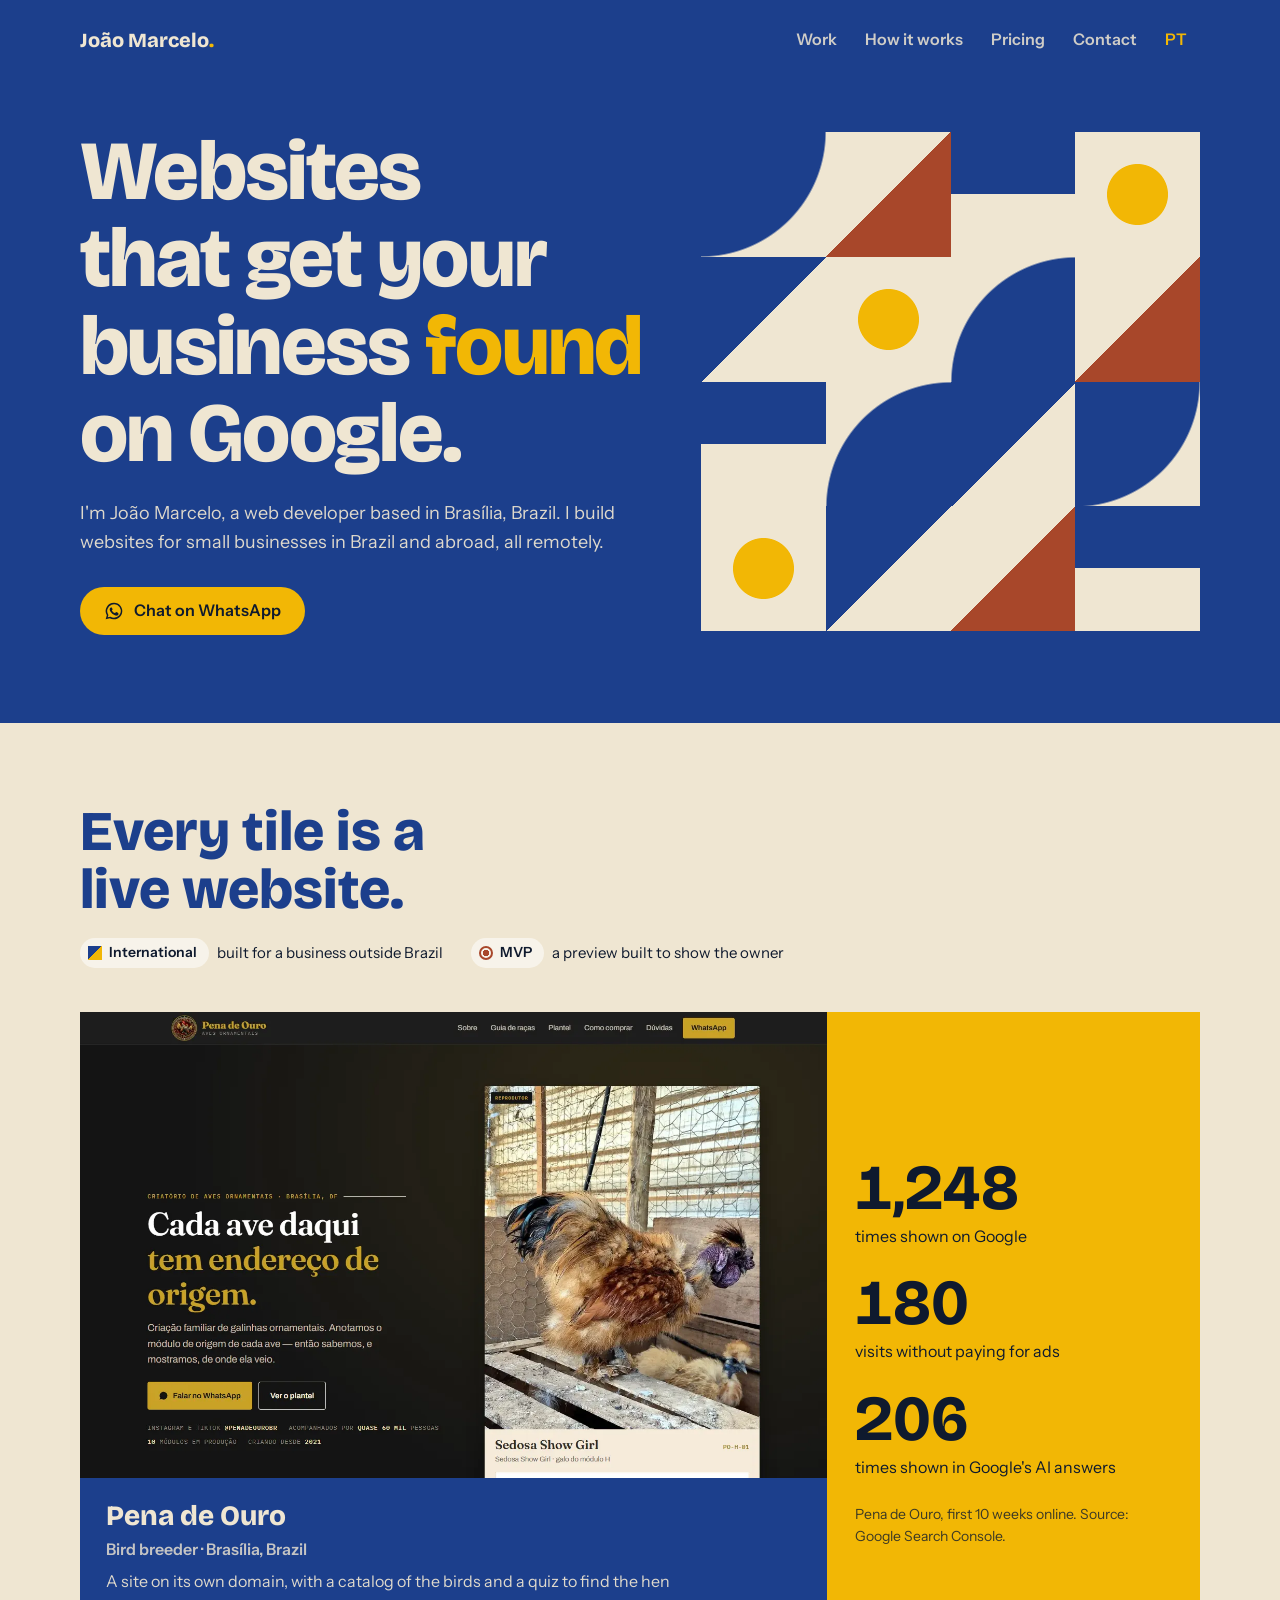
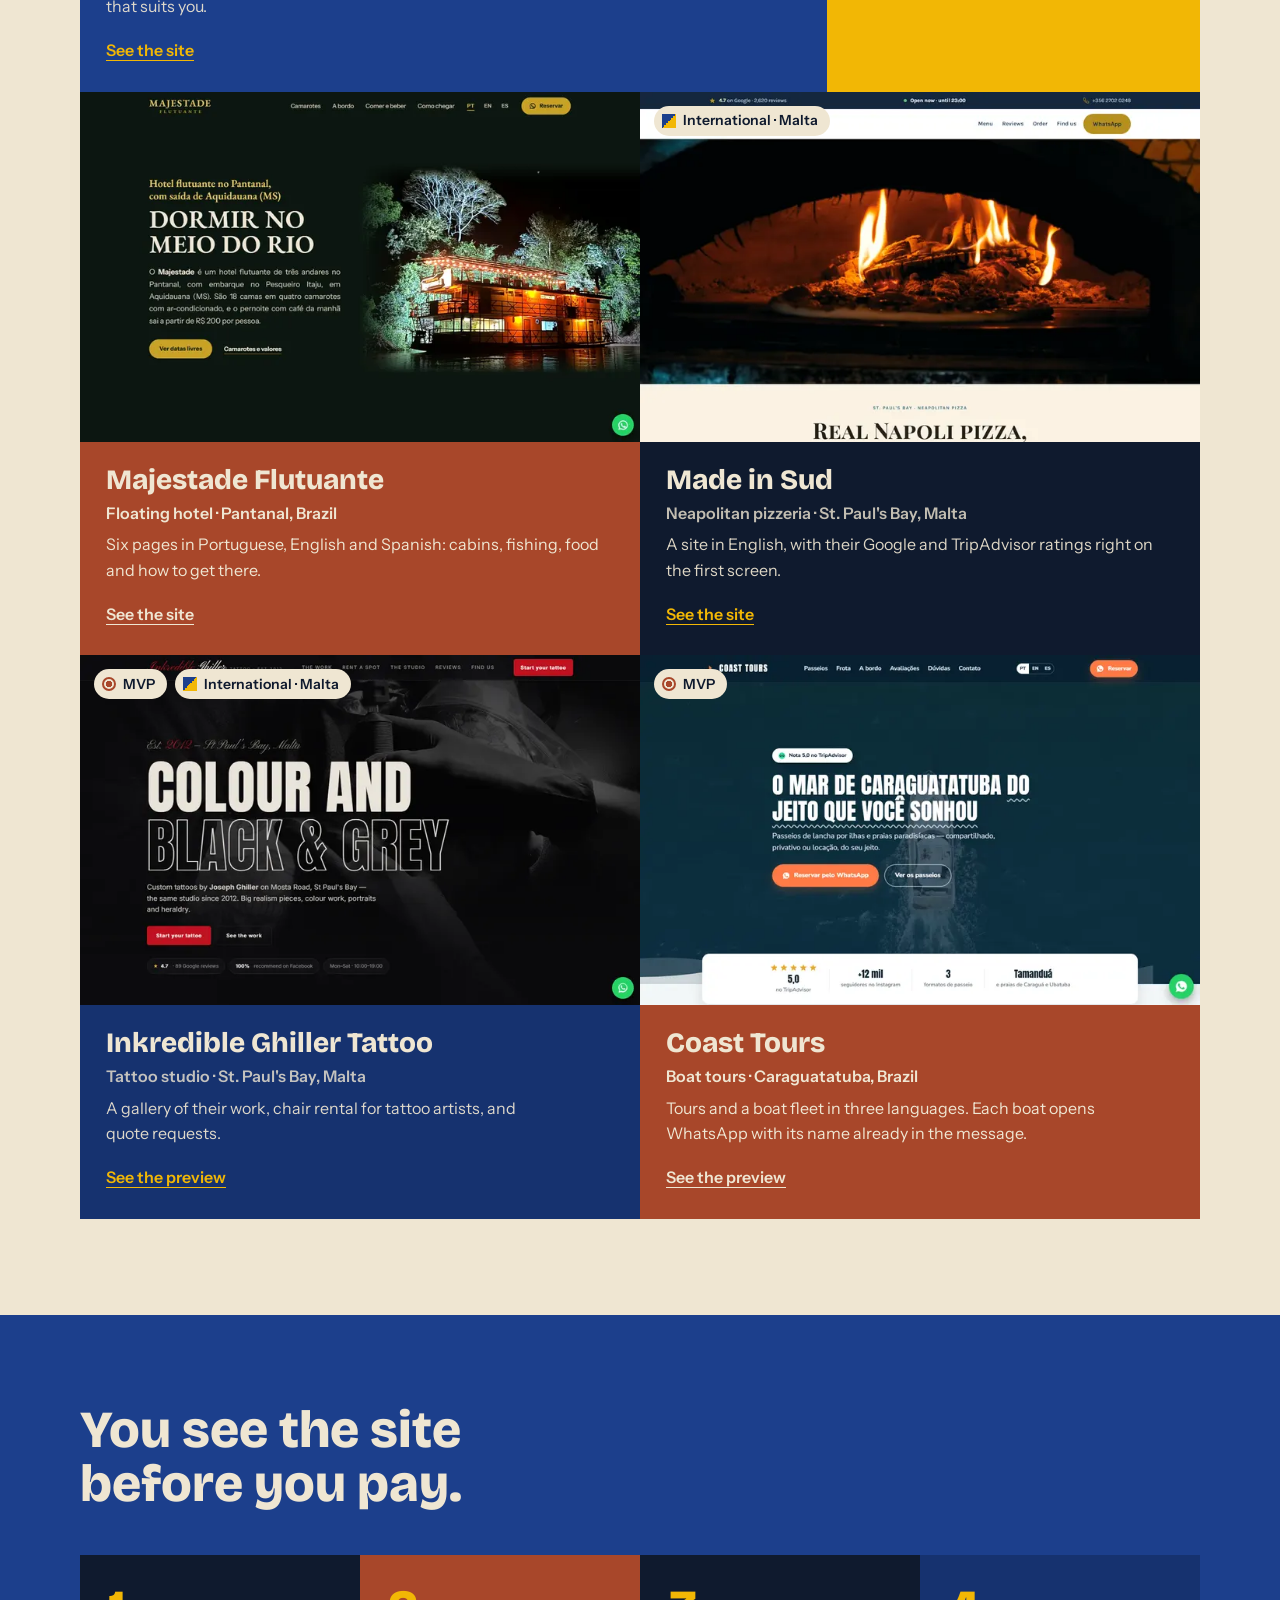
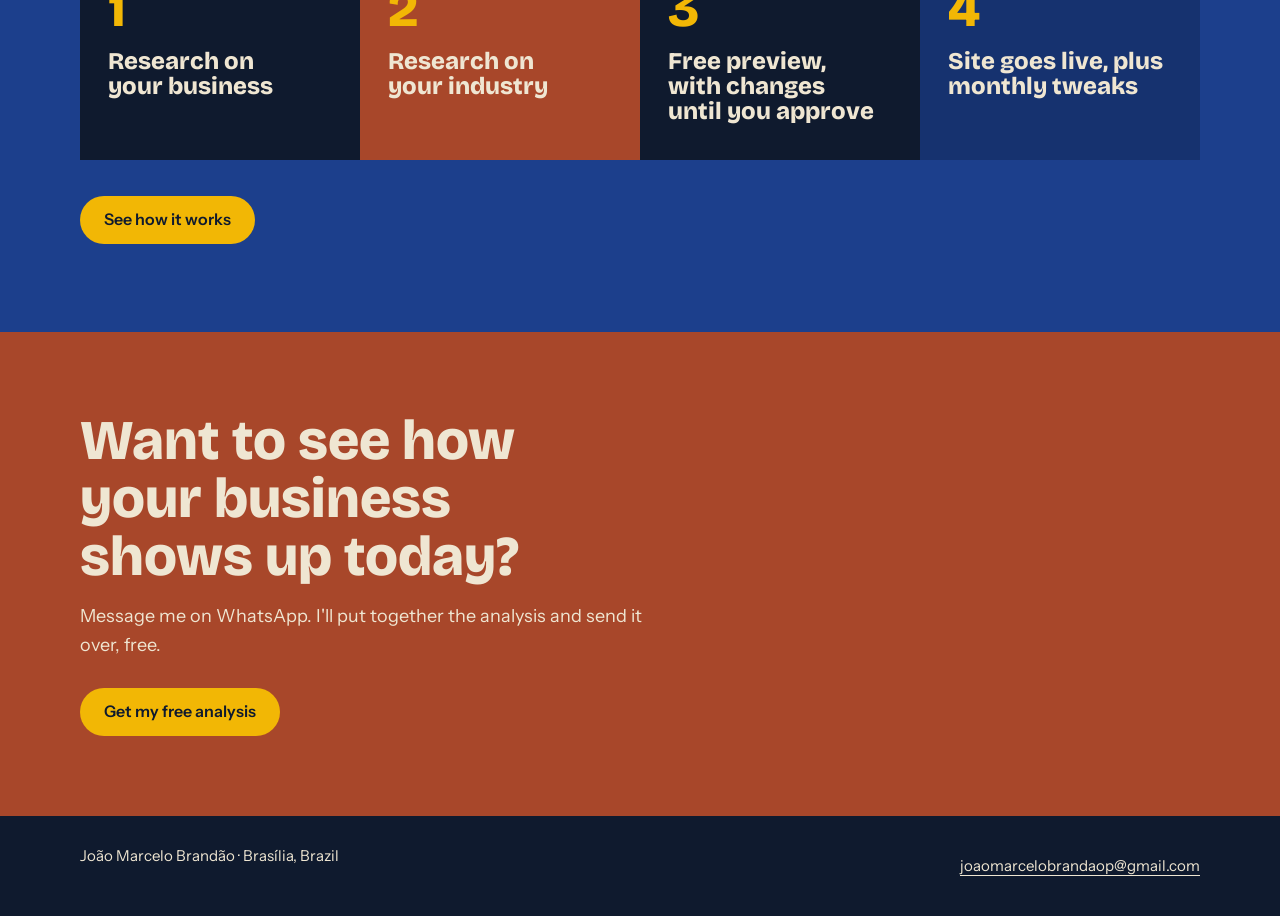
==== en/index.html @ 2b0d9956 "Portfólio Sites JM: início, como funciona e pacotes, em português e inglês Co-Authored-By: Claude Op" ====
<!doctype html>
<html lang="en">
<head>
<meta charset="utf-8">
<meta name="viewport" content="width=device-width,initial-scale=1">
<title>João Marcelo · Websites for small businesses</title>
<meta name="description" content="João Marcelo, web developer based in Brasília, Brazil. Websites for small businesses in Brazil and abroad, built to get found on Google.">
<link rel="icon" href="data:image/svg+xml,%3Csvg xmlns=%27http://www.w3.org/2000/svg%27 viewBox=%270 0 32 32%27%3E%3Crect width=%2732%27 height=%2732%27 fill=%27%23EFE6D2%27/%3E%3Cpath d=%27M0 0h32L0 32z%27 fill=%27%231C3F8C%27/%3E%3Ccircle cx=%2722%27 cy=%2722%27 r=%276%27 fill=%27%23F2B705%27/%3E%3C/svg%3E">
<meta property="og:title" content="João Marcelo · Websites for small businesses">
<meta property="og:description" content="João Marcelo, web developer based in Brasília, Brazil. Websites for small businesses in Brazil and abroad, built to get found on Google.">
<meta property="og:type" content="website">
<meta property="og:locale" content="en_US">
<meta name="theme-color" content="#1C3F8C">
<link rel="alternate" hreflang="pt-BR" href="../index.html">
<link rel="alternate" hreflang="en" href="index.html">
<link rel="alternate" hreflang="x-default" href="../index.html">
<link rel="preload" href="../fontes/bricolage-grotesque.woff2" as="font" type="font/woff2" crossorigin>
<link rel="stylesheet" href="../estilo.css">
</head>
<body>
<a class="pular" href="#conteudo">Skip to content</a>

<header class="wrap topo">
  <a class="marca" href="#">João Marcelo<span>.</span></a>
  <nav><a href="#projetos">Work</a><a href="how-it-works.html">How it works</a><a href="pricing.html">Pricing</a><a href="#contato">Contact</a><a class="lingua" href="../index.html" lang="pt-BR" hreflang="pt-BR">PT</a></nav>
</header>

<main id="conteudo">
<section class="wrap hero">
  <div>
    <h1>Websites that get your business <em>found</em> on Google.</h1>
    <p>I'm João Marcelo, a web developer based in Brasília, Brazil. I build websites for small businesses in Brazil and abroad, all remotely.</p>
    <a class="btn" data-wa="hero" href="#">
      <svg viewBox="0 0 24 24" fill="currentColor" aria-hidden="true"><path d="M12 2a10 10 0 0 0-8.6 15.1L2 22l5-1.3A10 10 0 1 0 12 2Zm0 18.2a8.2 8.2 0 0 1-4.2-1.2l-.3-.2-3 .8.8-2.9-.2-.3A8.2 8.2 0 1 1 12 20.2Zm4.5-6.1c-.2-.1-1.5-.7-1.7-.8-.2-.1-.4-.1-.6.1l-.8 1c-.1.2-.3.2-.5.1a6.7 6.7 0 0 1-3.3-2.9c-.3-.4.2-.4.7-1.3.1-.2 0-.3 0-.4l-.8-1.8c-.2-.5-.4-.4-.6-.4h-.5a1 1 0 0 0-.7.3 3 3 0 0 0-.9 2.2 5.2 5.2 0 0 0 1.1 2.7 11.8 11.8 0 0 0 4.5 4c1.7.7 2.3.8 3.2.6.5-.1 1.5-.6 1.7-1.2.2-.6.2-1.1.2-1.2-.1-.1-.3-.2-.5-.3Z"/></svg>
      Chat on WhatsApp</a>
  </div>
  <div class="painel" aria-hidden="true">
    <i class="az q1" style="--i:0"></i><i class="az t2" style="--i:1"></i><i class="az h1" style="--i:2"></i><i class="az c1" style="--i:3"></i>
    <i class="az t1" style="--i:4"></i><i class="az c1" style="--i:5"></i><i class="az q2" style="--i:6"></i><i class="az t2" style="--i:7"></i>
    <i class="az h1" style="--i:8"></i><i class="az q2" style="--i:9"></i><i class="az t1" style="--i:10"></i><i class="az q1" style="--i:11"></i>
    <i class="az c1" style="--i:12"></i><i class="az t1" style="--i:13"></i><i class="az t2" style="--i:14"></i><i class="az h1" style="--i:15"></i>
  </div>
</section>

<section class="projetos" id="projetos">
  <div class="wrap">
    <h2>Every tile is a live website.</h2>
    <div class="legenda">
      <span><b class="selo ext"><i></i>International</b> built for a business outside Brazil</span>
      <span><b class="selo mvp"><i></i>MVP</b> a preview built to show the owner</span>
    </div>

    <div class="grade">
      <a class="proj grande cor-azul" href="https://criatoriopenadeouro.com.br" target="_blank" rel="noopener">
        <div class="foto"><img src="../img/pena-de-ouro-1440.webp" srcset="../img/pena-de-ouro-720.webp 720w, ../img/pena-de-ouro-1440.webp 1440w" sizes="(max-width:860px) 100vw, 760px" width="1440" height="900" alt="First screen of the Pena de Ouro website, showing an ornamental hen"></div>
        <div class="info">
          <h3>Pena de Ouro</h3>
          <span class="onde">Bird breeder · Brasília, Brazil</span>
          <p>A site on its own domain, with a catalog of the birds and a quiz to find the hen that suits you.</p>
          <span class="ver">See the site<span class="sr"> (opens in a new tab)</span></span>
        </div>
      </a>
      <div class="numeros">
        <div><strong>1,248</strong><span>times shown on Google</span></div>
        <div><strong>180</strong><span>visits without paying for ads</span></div>
        <div><strong>206</strong><span>times shown in Google's AI answers</span></div>
        <small>Pena de Ouro, first 10 weeks online. Source: Google Search Console.</small>
      </div>

      <a class="proj cor-terra" href="https://majestade-flutuante.vercel.app" target="_blank" rel="noopener">
        <div class="foto"><img src="../img/majestade-1440.webp" srcset="../img/majestade-720.webp 720w, ../img/majestade-1440.webp 1440w" sizes="(max-width:860px) 100vw, 570px" width="1440" height="900" loading="lazy" alt="First screen of the Majestade website, a floating hotel lit up at night on the river"></div>
        <div class="info">
          <h3>Majestade Flutuante</h3>
          <span class="onde">Floating hotel · Pantanal, Brazil</span>
          <p>Six pages in Portuguese, English and Spanish: cabins, fishing, food and how to get there.</p>
          <span class="ver">See the site<span class="sr"> (opens in a new tab)</span></span>
        </div>
      </a>

      <a class="proj cor-noite" href="https://made-in-sud.vercel.app" target="_blank" rel="noopener">
        <div class="foto"><img src="../img/made-in-sud-1440.webp" srcset="../img/made-in-sud-720.webp 720w, ../img/made-in-sud-1440.webp 1440w" sizes="(max-width:860px) 100vw, 570px" width="1440" height="900" loading="lazy" alt="First screen of the Made in Sud website, with the wood-fired oven burning">
          <div class="marcas"><b class="selo ext"><i></i>International · Malta</b></div></div>
        <div class="info">
          <h3>Made in Sud</h3>
          <span class="onde">Neapolitan pizzeria · St. Paul's Bay, Malta</span>
          <p>A site in English, with their Google and TripAdvisor ratings right on the first screen.</p>
          <span class="ver">See the site<span class="sr"> (opens in a new tab)</span></span>
        </div>
      </a>

      <a class="proj cor-azulesc" href="https://inkredibel-ghiller-tattoo-malta.vercel.app" target="_blank" rel="noopener">
        <div class="foto"><img src="../img/ghiller-1440.webp" srcset="../img/ghiller-720.webp 720w, ../img/ghiller-1440.webp 1440w" sizes="(max-width:860px) 100vw, 570px" width="1440" height="900" loading="lazy" alt="First screen of the Inkredible Ghiller Tattoo website, in black and white">
          <div class="marcas"><b class="selo mvp"><i></i>MVP</b><b class="selo ext"><i></i>International · Malta</b></div></div>
        <div class="info">
          <h3>Inkredible Ghiller Tattoo</h3>
          <span class="onde">Tattoo studio · St. Paul's Bay, Malta</span>
          <p>A gallery of their work, chair rental for tattoo artists, and quote requests.</p>
          <span class="ver">See the preview<span class="sr"> (opens in a new tab)</span></span>
        </div>
      </a>

      <a class="proj cor-terra" href="https://coast-tours.vercel.app" target="_blank" rel="noopener">
        <div class="foto"><img src="../img/coast-tours-1440.webp" srcset="../img/coast-tours-720.webp 720w, ../img/coast-tours-1440.webp 1440w" sizes="(max-width:860px) 100vw, 570px" width="1440" height="900" loading="lazy" alt="First screen of the Coast Tours website, with the sea at Caraguatatuba">
          <div class="marcas"><b class="selo mvp"><i></i>MVP</b></div></div>
        <div class="info">
          <h3>Coast Tours</h3>
          <span class="onde">Boat tours · Caraguatatuba, Brazil</span>
          <p>Tours and a boat fleet in three languages. Each boat opens WhatsApp with its name already in the message.</p>
          <span class="ver">See the preview<span class="sr"> (opens in a new tab)</span></span>
        </div>
      </a>
    </div>
  </div>
</section>

<section class="como" id="como">
  <div class="wrap">
    <h2>You see the site before you pay.</h2>
    <ol class="passos passos-4">
      <li><h3>Research on your business</h3></li>
      <li><h3>Research on your industry</h3></li>
      <li><h3>Free preview, with changes until you approve</h3></li>
      <li><h3>Site goes live, plus monthly tweaks</h3></li>
    </ol>
    <a class="btn" href="how-it-works.html">See how it works</a>
  </div>
</section>

<section class="contato" id="contato">
  <div class="wrap">
    <h2>Want to see how your business shows up today?</h2>
    <p>Message me on WhatsApp. I'll put together the analysis and send it over, free.</p>
    <a class="btn" data-wa="contato" href="#">Get my free analysis</a>
  </div>
</section>
</main>

<footer class="rodape">
  <div class="wrap">
    <span>João Marcelo Brandão · Brasília, Brazil</span>
    <a href="mailto:joaomarcelobrandaop@gmail.com">joaomarcelobrandaop@gmail.com</a>
  </div>
</footer>

<script>
/* ===== CONFIG: dados que você pode editar ===== */
const CONFIG = {
  whatsapp: "5561999986693",
  mensagens: {
    hero: "Hi João! I saw your portfolio and I'd like to talk about a website.",
    contato: "Hi João! I'd like the free analysis of how my business shows up on Google. My business is:"
  }
};

/* ===== INTEGRACOES: tudo desligado. Ligar só com banner de consentimento (regra 8). ===== */
const INTEGRACOES = {
  ga4: { ligado: false, id: "" },
  pixel: { ligado: false, id: "" }
};

document.querySelectorAll("[data-wa]").forEach(a => {
  const msg = CONFIG.mensagens[a.dataset.wa] || "";
  a.href = "https://wa.me/" + CONFIG.whatsapp + "?text=" + encodeURIComponent(msg);
  a.target = "_blank"; a.rel = "noopener";
});
</script>
</body>
</html>
---- estilo.css ----
/* fontes guardadas junto com o site (regra 8: nada de IP do visitante indo ao Google) */
@font-face{font-family:"Bricolage Grotesque";font-style:normal;font-weight:500 800;font-display:swap;
  src:url(fontes/bricolage-grotesque.woff2) format("woff2")}
@font-face{font-family:"Instrument Sans";font-style:normal;font-weight:400 600;font-display:swap;
  src:url(fontes/instrument-sans.woff2) format("woff2")}
:root{
  --azul:#1C3F8C; --azul-esc:#16326F; --ipe:#F2B705; --terra:#A8472A;
  --papel:#EFE6D2; --noite:#0F1A2E; --ipe-claro:#FFC933;
  --ease-out:cubic-bezier(0.23,1,0.32,1);
}
*{box-sizing:border-box;margin:0;padding:0}
html{scroll-behavior:smooth}
body{font:16px/1.6 "Instrument Sans",system-ui,sans-serif;color:var(--papel);background:var(--azul);overflow-x:hidden}
img{display:block;max-width:100%;height:auto}
a{color:inherit}
h1,h2,h3{font-family:"Bricolage Grotesque",sans-serif;font-weight:800;line-height:1.04;text-wrap:balance}
.wrap{max-width:1160px;margin:0 auto;padding:0 20px}
:focus-visible{outline:3px solid var(--ipe);outline-offset:3px}

.btn{display:inline-flex;align-items:center;gap:10px;min-height:48px;padding:0 24px;border-radius:999px;
  background:var(--ipe);color:var(--noite);font-weight:600;text-decoration:none;transition:transform .16s var(--ease-out)}
.btn:active{transform:scale(.97)}
.btn svg{width:20px;height:20px}

/* ---------- topo ---------- */
.topo{display:flex;justify-content:space-between;align-items:center;padding-block:18px}
.marca{display:inline-flex;align-items:center;min-height:44px;font-family:"Bricolage Grotesque";font-weight:800;font-size:20px;text-decoration:none}
.marca span{color:var(--ipe)}
.topo nav{display:flex;gap:4px}
.topo nav a{display:inline-flex;align-items:center;min-height:44px;padding:0 12px;text-decoration:none;font-weight:600;opacity:.85}
.topo nav a:hover{opacity:1}

/* ---------- hero ---------- */
.hero{display:grid;grid-template-columns:1.15fr 1fr;gap:48px;align-items:center;padding-block:48px 88px}
.hero h1{font-size:clamp(40px,6.6vw,84px);letter-spacing:-.02em}
.hero h1 em{font-style:normal;color:var(--ipe)}
.hero p{max-width:46ch;margin:22px 0 30px;font-size:18px;opacity:.92}

/* painel de azulejos: assinatura da página */
.painel{display:grid;grid-template-columns:repeat(4,1fr);aspect-ratio:1}
.az{background:var(--papel);position:relative;overflow:hidden}
.az::before{content:"";position:absolute;inset:0}
.q1::before{background:radial-gradient(circle at 0 0,var(--azul) 70%,transparent 71%)}
.q2::before{background:radial-gradient(circle at 100% 100%,var(--azul) 70%,transparent 71%)}
.t1::before{background:linear-gradient(135deg,var(--azul) 50%,transparent 50%)}
.t2::before{background:linear-gradient(-45deg,var(--terra) 50%,transparent 50%)}
.h1::before{background:linear-gradient(var(--azul) 50%,transparent 50%)}
.c1::before{background:radial-gradient(circle,var(--ipe) 34%,transparent 35%)}
@media (prefers-reduced-motion:no-preference){
  .painel .az{animation:assenta .5s var(--ease-out) both;animation-delay:calc(var(--i) * 45ms)}
  @keyframes assenta{from{opacity:0;transform:scale(.94)}}
}

/* ---------- projetos ---------- */
.projetos{background:var(--papel);color:var(--noite);padding:80px 0 96px}
.projetos h2{font-size:clamp(34px,4.6vw,56px);color:var(--azul);max-width:16ch}
.legenda{display:flex;flex-wrap:wrap;gap:12px 28px;margin-top:18px;font-size:15px}
.legenda span{display:inline-flex;align-items:center;gap:8px}

.grade{display:grid;grid-template-columns:repeat(6,1fr);margin-top:44px}
.proj{grid-column:span 3;display:flex;flex-direction:column;text-decoration:none;color:var(--papel)}
.proj.grande{grid-column:span 4}
.proj .foto{position:relative;overflow:hidden;aspect-ratio:16/10;background:var(--noite)}
.proj .foto img{width:100%;height:100%;object-fit:cover;object-position:top;transition:transform .5s var(--ease-out)}
@media (hover:hover) and (pointer:fine){ .proj:hover .foto img{transform:scale(1.03)} }
.proj .info{flex:1;padding:24px 26px 28px;display:flex;flex-direction:column;gap:6px}
.proj h3{font-size:28px}
.proj .onde{font-weight:600;opacity:.8}
.proj p{opacity:.92;max-width:52ch}
.proj .ver{margin-top:auto;padding-top:12px;font-weight:600;color:var(--ipe);text-decoration:underline;text-underline-offset:4px}
.cor-azul .info{background:var(--azul)}
.cor-terra .info{background:var(--terra)}
.cor-noite .info{background:var(--noite)}
.cor-azulesc .info{background:var(--azul-esc)}

.marcas{display:flex;flex-wrap:wrap;gap:8px;position:absolute;top:14px;left:14px}
.selo{display:inline-flex;align-items:center;gap:7px;min-height:30px;padding:0 12px 0 8px;border-radius:999px;font-size:14px;font-weight:600;background:var(--papel);color:var(--noite)}
.selo i{width:14px;height:14px;flex:none}
.selo.ext i{background:linear-gradient(135deg,var(--azul) 50%,var(--ipe) 50%)}
.selo.mvp i{background:radial-gradient(circle,var(--terra) 45%,transparent 46%);border:2px solid var(--terra);border-radius:50%}
.legenda .selo{background:#fff8}

/* números do Pena de Ouro */
.numeros{grid-column:span 2;background:var(--ipe);color:var(--noite);padding:32px 28px;display:flex;flex-direction:column;justify-content:center;gap:22px}
.numeros strong{display:block;font-family:"Bricolage Grotesque";font-size:clamp(44px,5vw,64px);line-height:1;font-variant-numeric:tabular-nums}
.numeros span{display:block;margin-top:4px}
.numeros small{font-size:14px;opacity:.8}

/* ---------- como trabalho ---------- */
.como{background:var(--azul);padding:88px 0}
.como h2{font-size:clamp(32px,4.4vw,52px);max-width:18ch}
.passos{list-style:none;display:grid;grid-template-columns:repeat(3,1fr);gap:0;margin-top:44px;counter-reset:p}
.passos li{padding:28px;counter-increment:p;background:var(--azul-esc)}
.passos li:nth-child(2){background:var(--terra)}
.passos li:nth-child(3){background:var(--noite)}
.passos li::before{content:counter(p);display:block;font-family:"Bricolage Grotesque";font-weight:800;font-size:52px;line-height:1;color:var(--ipe);margin-bottom:14px}
.passos h3{font-size:24px;margin-bottom:8px}
.passos-4{grid-template-columns:repeat(4,1fr);margin-bottom:36px}
.passos-4 li:nth-child(4){background:var(--azul-esc)}
.passos-4 li:nth-child(1){background:var(--noite)}

/* ---------- página: como funciona ---------- */
.ativo{opacity:1!important;text-decoration:underline!important;text-underline-offset:6px}
.abre{padding-block:40px 72px}
.abre h1{font-size:clamp(40px,6.4vw,80px);letter-spacing:-.02em;max-width:14ch}
.abre p{max-width:52ch;margin-top:20px;font-size:18px;opacity:.92}
.etapa{padding:80px 0;color:var(--papel)}
.etapa .wrap{display:grid;grid-template-columns:160px 1fr;gap:40px}
.etapa .n{font-family:"Bricolage Grotesque";font-weight:800;font-size:120px;line-height:.85;color:var(--ipe)}
.etapa h2{font-size:clamp(30px,4vw,48px);max-width:20ch;margin-bottom:18px}
.etapa p{max-width:60ch;font-size:18px;margin-bottom:14px}
.etapa ul{list-style:none;display:grid;grid-template-columns:repeat(2,1fr);gap:2px;margin:26px 0 8px;max-width:760px}
.etapa li{padding:16px 18px;background:#0002}
.etapa .recebe{margin-top:22px;font-weight:600;color:var(--ipe)}
.e1{background:var(--noite)} .e2{background:var(--azul-esc)} .e3{background:var(--terra)} .e4{background:var(--azul)}
.e2 .exemplo{margin-top:26px;padding:24px;background:var(--papel);color:var(--noite);max-width:760px}
.e2 .exemplo h3{font-size:22px;margin-bottom:8px;color:var(--azul)}
.e2 .exemplo p{font-size:16px}
.e2 .exemplo ul{margin-top:14px}
.e2 .exemplo li{background:#1C3F8C14}

/* ---------- contato ---------- */
.contato{background:var(--terra);padding:80px 0}
.contato h2{font-size:clamp(32px,4.6vw,56px);max-width:16ch;margin-bottom:16px}
.contato p{max-width:48ch;margin-bottom:28px;font-size:18px}
.rodape{background:var(--noite);padding:28px 0;font-size:15px}
.rodape .wrap{display:flex;flex-wrap:wrap;justify-content:space-between;gap:12px}
.rodape a{display:inline-flex;align-items:center;min-height:44px}

@media (max-width:860px){
  .hero{grid-template-columns:1fr;padding-block:24px 64px;gap:36px}
  .painel{max-width:340px}
  .grade{grid-template-columns:1fr}
  .proj,.proj.grande,.numeros{grid-column:auto}
  .passos,.passos-4{grid-template-columns:1fr}
  .etapa{padding:56px 0}
  .etapa .wrap{grid-template-columns:1fr;gap:12px}
  .etapa .n{font-size:72px}
  .etapa ul{grid-template-columns:1fr}
  .topo{flex-wrap:wrap;padding-block:10px 4px}
  .topo nav{width:100%;flex-wrap:wrap;justify-content:space-between}
  .topo nav a{padding:0 6px;font-size:15px;white-space:nowrap}
  .topo nav a:first-child{padding-left:0}
  .topo nav a:last-child{padding-right:0}
}

/* ---------- página: pacotes ---------- */
.pacotes{background:var(--papel);color:var(--noite);padding:72px 0}
.planos{display:grid;grid-template-columns:repeat(4,1fr)}
.plano{padding:30px 26px;display:flex;flex-direction:column;gap:10px;color:var(--papel)}
.plano h2{font-size:30px}
.plano .preco strong{font-family:"Bricolage Grotesque";font-size:40px;font-weight:800;color:var(--ipe);font-variant-numeric:tabular-nums}
.plano .mensal{font-weight:600}
.plano .pra{opacity:.85;font-size:15px}
.plano .btn{margin-top:auto;align-self:flex-start}
.p1{background:var(--azul)} .p2{background:var(--terra)} .p3{background:var(--noite)} .p4{background:var(--azul-esc)}
.pacotes .nota{max-width:70ch;margin-top:24px;font-size:15px}
.todos{background:var(--azul);padding:80px 0}
.todos h2,.compara h2{font-size:clamp(30px,4.2vw,50px);max-width:20ch}
.lead{max-width:62ch;font-size:18px;margin-top:16px}
.lista{list-style:none;display:grid;grid-template-columns:repeat(2,1fr);gap:2px;margin-top:32px;max-width:900px}
.lista li{padding:16px 18px;background:var(--azul-esc)}
.compara{background:var(--noite);padding:80px 0}
.lados{display:grid;grid-template-columns:1fr 1fr;margin-top:36px}
.lado{padding:30px 28px;display:flex;flex-direction:column;gap:12px}
.l1{background:var(--azul-esc)} .l2{background:var(--terra)}
.lado h3{font-size:28px;color:var(--ipe)}
.lado .ex{font-size:15px;opacity:.85}
.lado .bom{font-weight:600;margin-top:auto}
.compara .fim{margin-top:32px}
@media (max-width:1000px){ .planos{grid-template-columns:1fr 1fr} }
@media (max-width:860px){ .planos,.lista,.lados{grid-template-columns:1fr} }

/* contraste sobre terra: amarelo só em letra grande; texto pequeno em creme cheio */
.cor-terra .ver,.e3 .recebe{color:var(--papel)}
.cor-terra .onde,.cor-terra p,.p2 .pra,.l2 .ex{opacity:1}

/* ---------- acabamento ---------- */
::selection{background:var(--ipe);color:var(--noite)}
p,li{text-wrap:pretty}
.pular{position:absolute;left:16px;top:-60px;z-index:10;padding:12px 18px;background:var(--ipe);color:var(--noite);font-weight:600;border-radius:999px;text-decoration:none}
.pular:focus{top:12px}
.sr{position:absolute;width:1px;height:1px;overflow:hidden;clip:rect(0 0 0 0);white-space:nowrap}
.rodape a{text-underline-offset:4px}
@media (hover:hover) and (pointer:fine){
  .btn{transition:transform .16s var(--ease-out),background-color .16s ease}
  .btn:hover{background:var(--ipe-claro)}
  .proj:hover .ver{text-decoration-thickness:2px}
}
.topo nav .lingua{opacity:1;color:var(--ipe);letter-spacing:.04em}
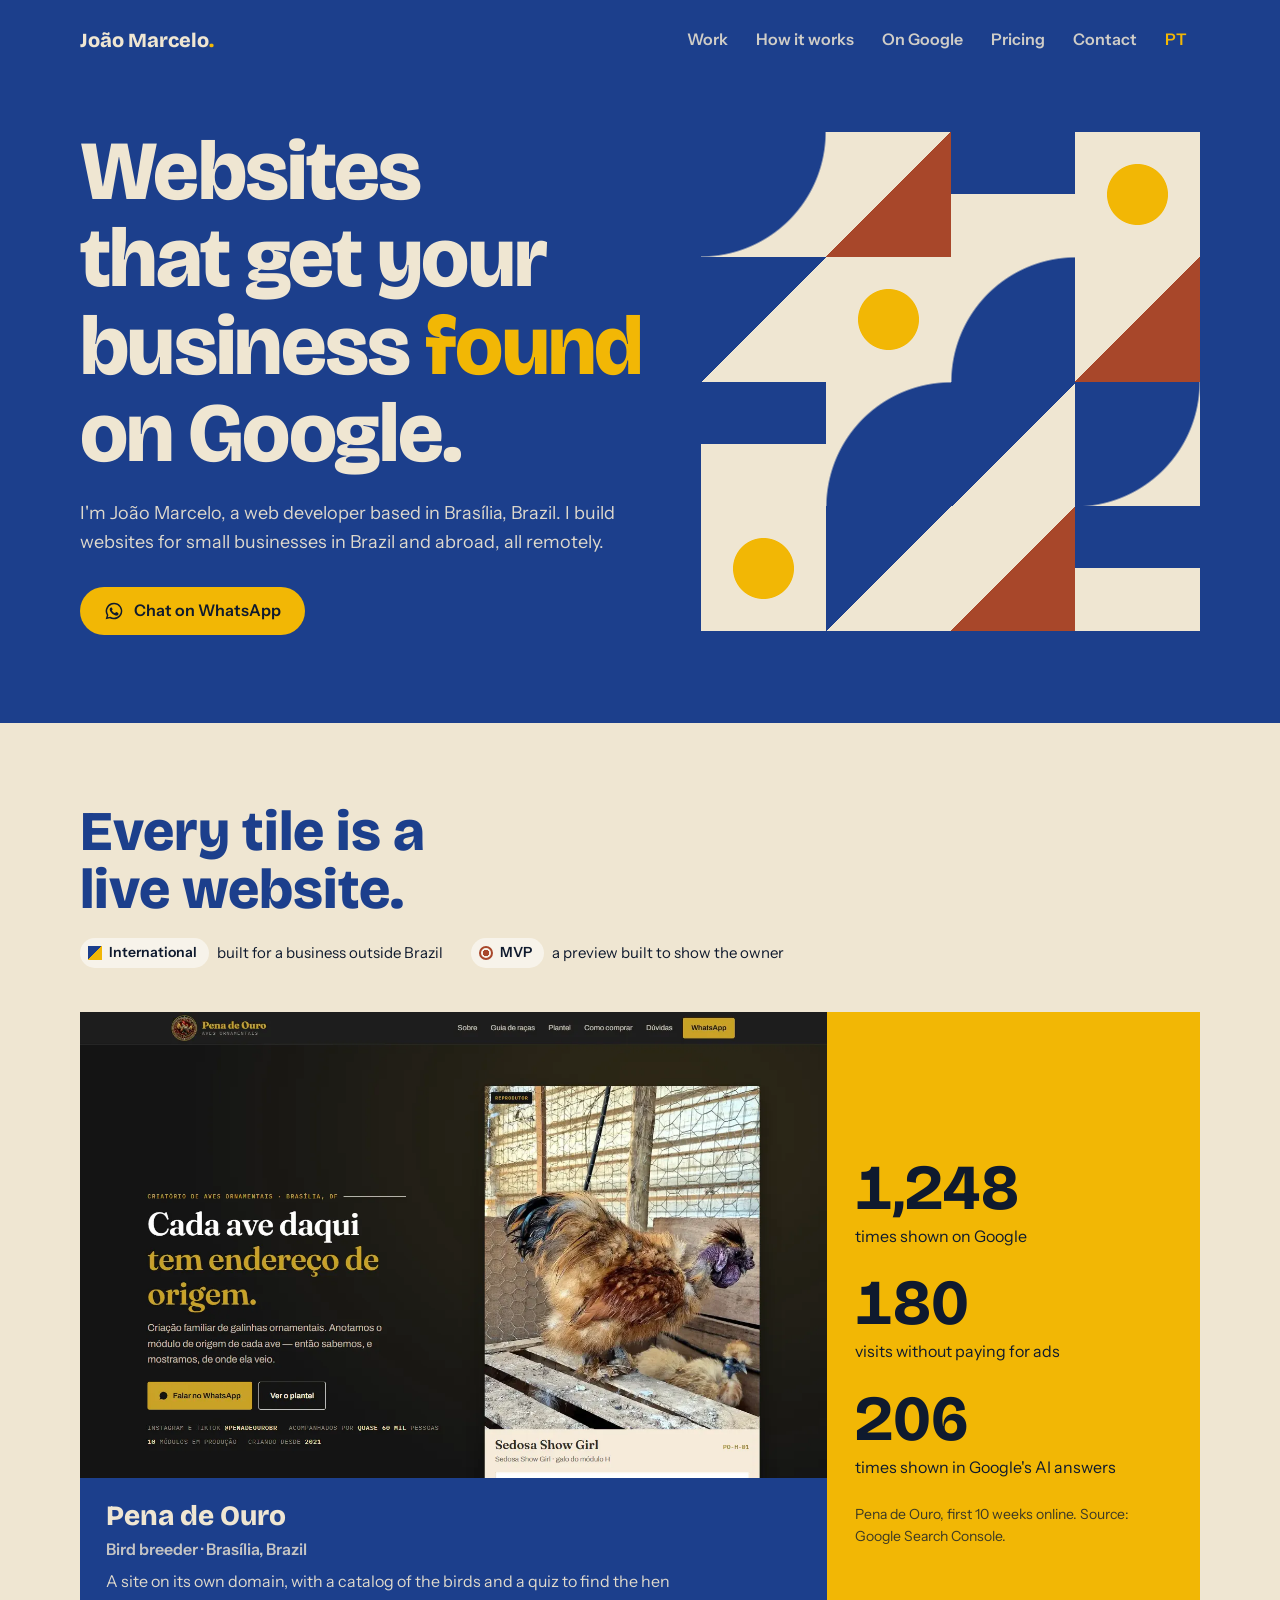
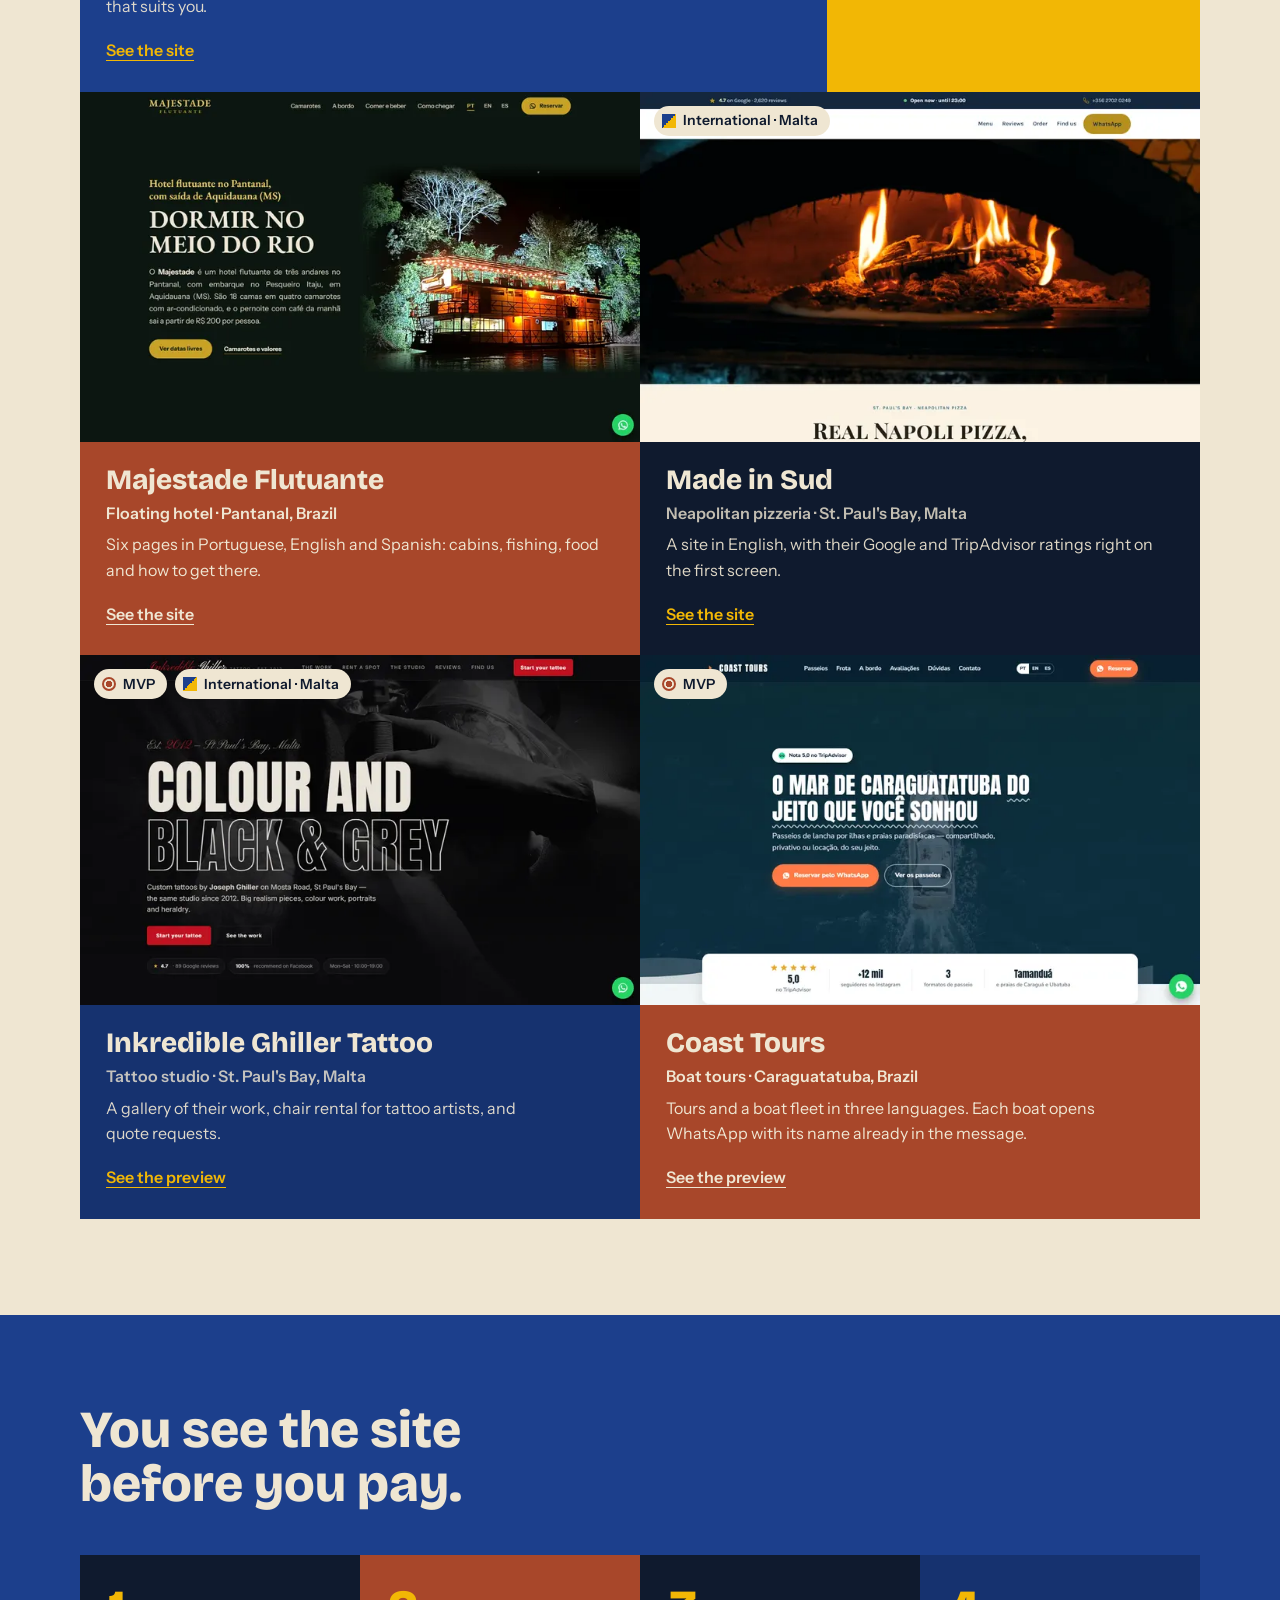
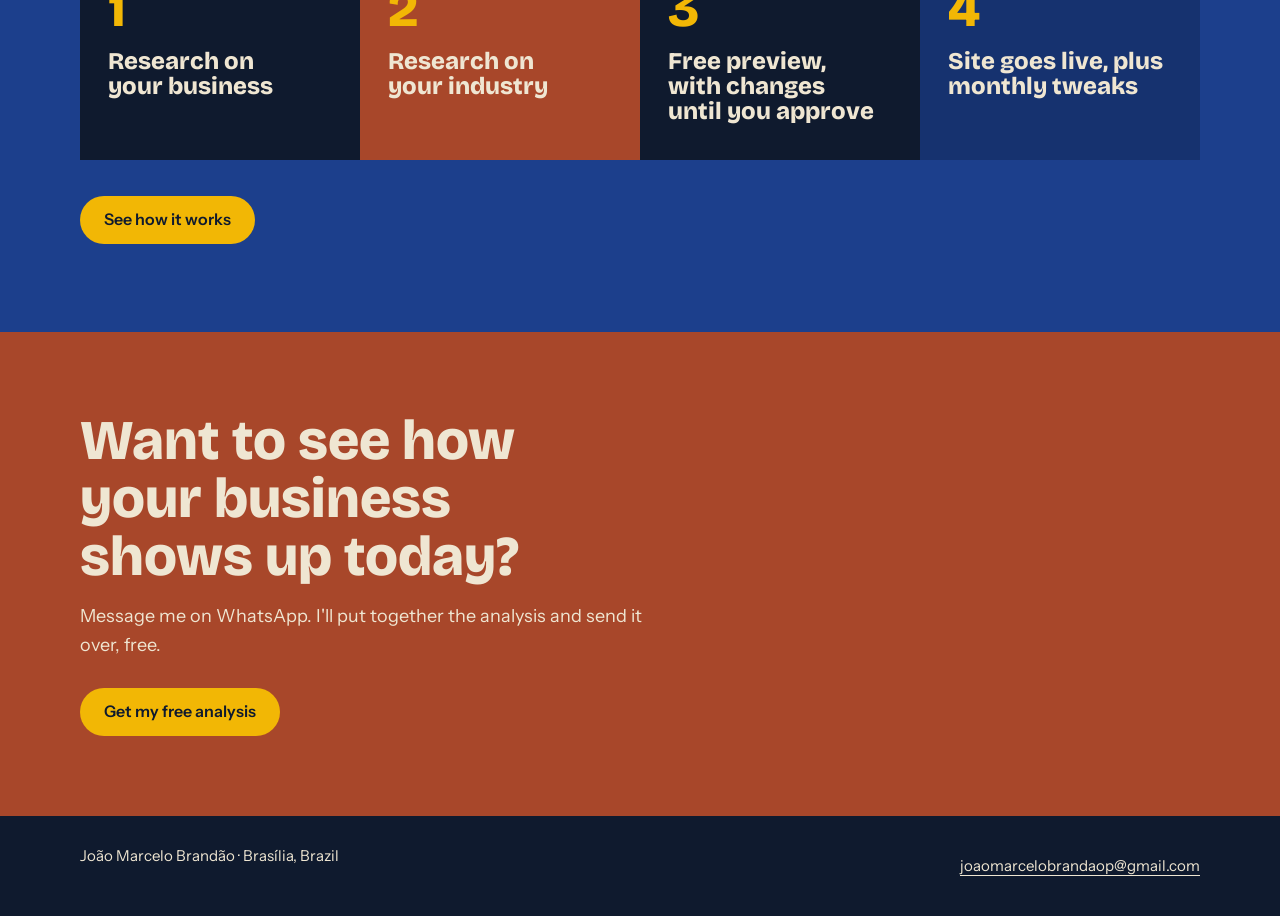
==== commit d183b1ab: "Página nova: como aparecer no Google (PT e EN), com link no menu Co-Authored-By: Claude Opus 5.5 <no" ====
--- a/en/index.html
+++ b/en/index.html
@@ -22,7 +22,7 @@
 
 <header class="wrap topo">
   <a class="marca" href="#">João Marcelo<span>.</span></a>
-  <nav><a href="#projetos">Work</a><a href="how-it-works.html">How it works</a><a href="pricing.html">Pricing</a><a href="#contato">Contact</a><a class="lingua" href="../index.html" lang="pt-BR" hreflang="pt-BR">PT</a></nav>
+  <nav><a href="#projetos">Work</a><a href="how-it-works.html">How it works</a><a href="google.html">On Google</a><a href="pricing.html">Pricing</a><a href="#contato">Contact</a><a class="lingua" href="../index.html" lang="pt-BR" hreflang="pt-BR">PT</a></nav>
 </header>
 
 <main id="conteudo">
--- a/estilo.css
+++ b/estilo.css
@@ -188,3 +188,41 @@
   .proj:hover .ver{text-decoration-thickness:2px}
 }
 .topo nav .lingua{opacity:1;color:var(--ipe);letter-spacing:.04em}
+
+/* ---------- página: no Google ---------- */
+.exemplo-feira{background:var(--papel);color:var(--noite);padding:80px 0}
+.exemplo-feira h2{font-size:clamp(30px,4.2vw,50px);color:var(--azul);max-width:20ch}
+.buscas{width:100%;max-width:640px;margin-top:32px;border-collapse:collapse;font-variant-numeric:tabular-nums}
+.buscas th,.buscas td{padding:14px 16px;text-align:left}
+.buscas th{font-size:15px;background:var(--azul);color:var(--papel)}
+.buscas td:last-child,.buscas th:last-child{text-align:right;white-space:nowrap}
+.buscas tbody tr:nth-child(odd){background:#1C3F8C14}
+.sub{font-size:clamp(24px,3vw,32px);color:var(--azul);margin-top:56px}
+.barras{list-style:none;display:grid;gap:2px;margin-top:24px;max-width:900px}
+.barras li{display:grid;grid-template-columns:200px 1fr 72px;grid-template-areas:"rot barra num" ". obs obs";align-items:center;gap:4px 16px;padding:16px 18px;background:var(--azul);color:var(--papel)}
+.barras li:nth-child(2){background:var(--azul-esc)}
+.barras li:nth-child(3){background:var(--terra)}
+.barras li:nth-child(4){background:var(--noite)}
+.barras .rot{grid-area:rot;font-weight:600}
+.barras .barra{grid-area:barra;height:14px;background:#EFE6D233;position:relative}
+.barras .barra::after{content:"";position:absolute;inset:0 auto 0 0;width:calc(var(--v) * 1%);min-width:4px;background:var(--ipe);transform-origin:left}
+.barras .num{grid-area:num;text-align:right;font-family:"Bricolage Grotesque";font-weight:800;font-size:24px;font-variant-numeric:tabular-nums}
+.barras .obs{grid-area:obs;font-size:15px}
+@media (prefers-reduced-motion:no-preference){
+  .js .barras.vista .barra::after{animation:cresce .7s var(--ease-out) both;animation-delay:calc(var(--v) * 4ms)}
+  @keyframes cresce{from{transform:scaleX(0)}}
+}
+.nota-ex{max-width:62ch;margin-top:24px;font-size:16px}
+.e4 .real{margin-top:28px;padding:26px;background:var(--ipe);color:var(--noite);max-width:760px}
+.e4 .real-t{font-family:"Bricolage Grotesque";font-weight:800;font-size:22px;margin-bottom:6px}
+.e4 .real p{font-size:16px}
+.real-n{display:grid;grid-template-columns:repeat(3,1fr);gap:16px;margin:18px 0 12px}
+.real-n strong{display:block;font-family:"Bricolage Grotesque";font-size:clamp(34px,4vw,48px);line-height:1;font-variant-numeric:tabular-nums}
+.real-n span{display:block;margin-top:4px;font-size:15px}
+.e4 .real small{font-size:14px}
+.e3 li strong,.e1 li strong{color:var(--ipe)}
+.e3 li strong{color:var(--papel);text-decoration:underline;text-underline-offset:3px}
+@media (max-width:860px){
+  .barras li{grid-template-columns:1fr auto;grid-template-areas:"rot num" "barra barra" "obs obs"}
+  .real-n{grid-template-columns:1fr}
+}
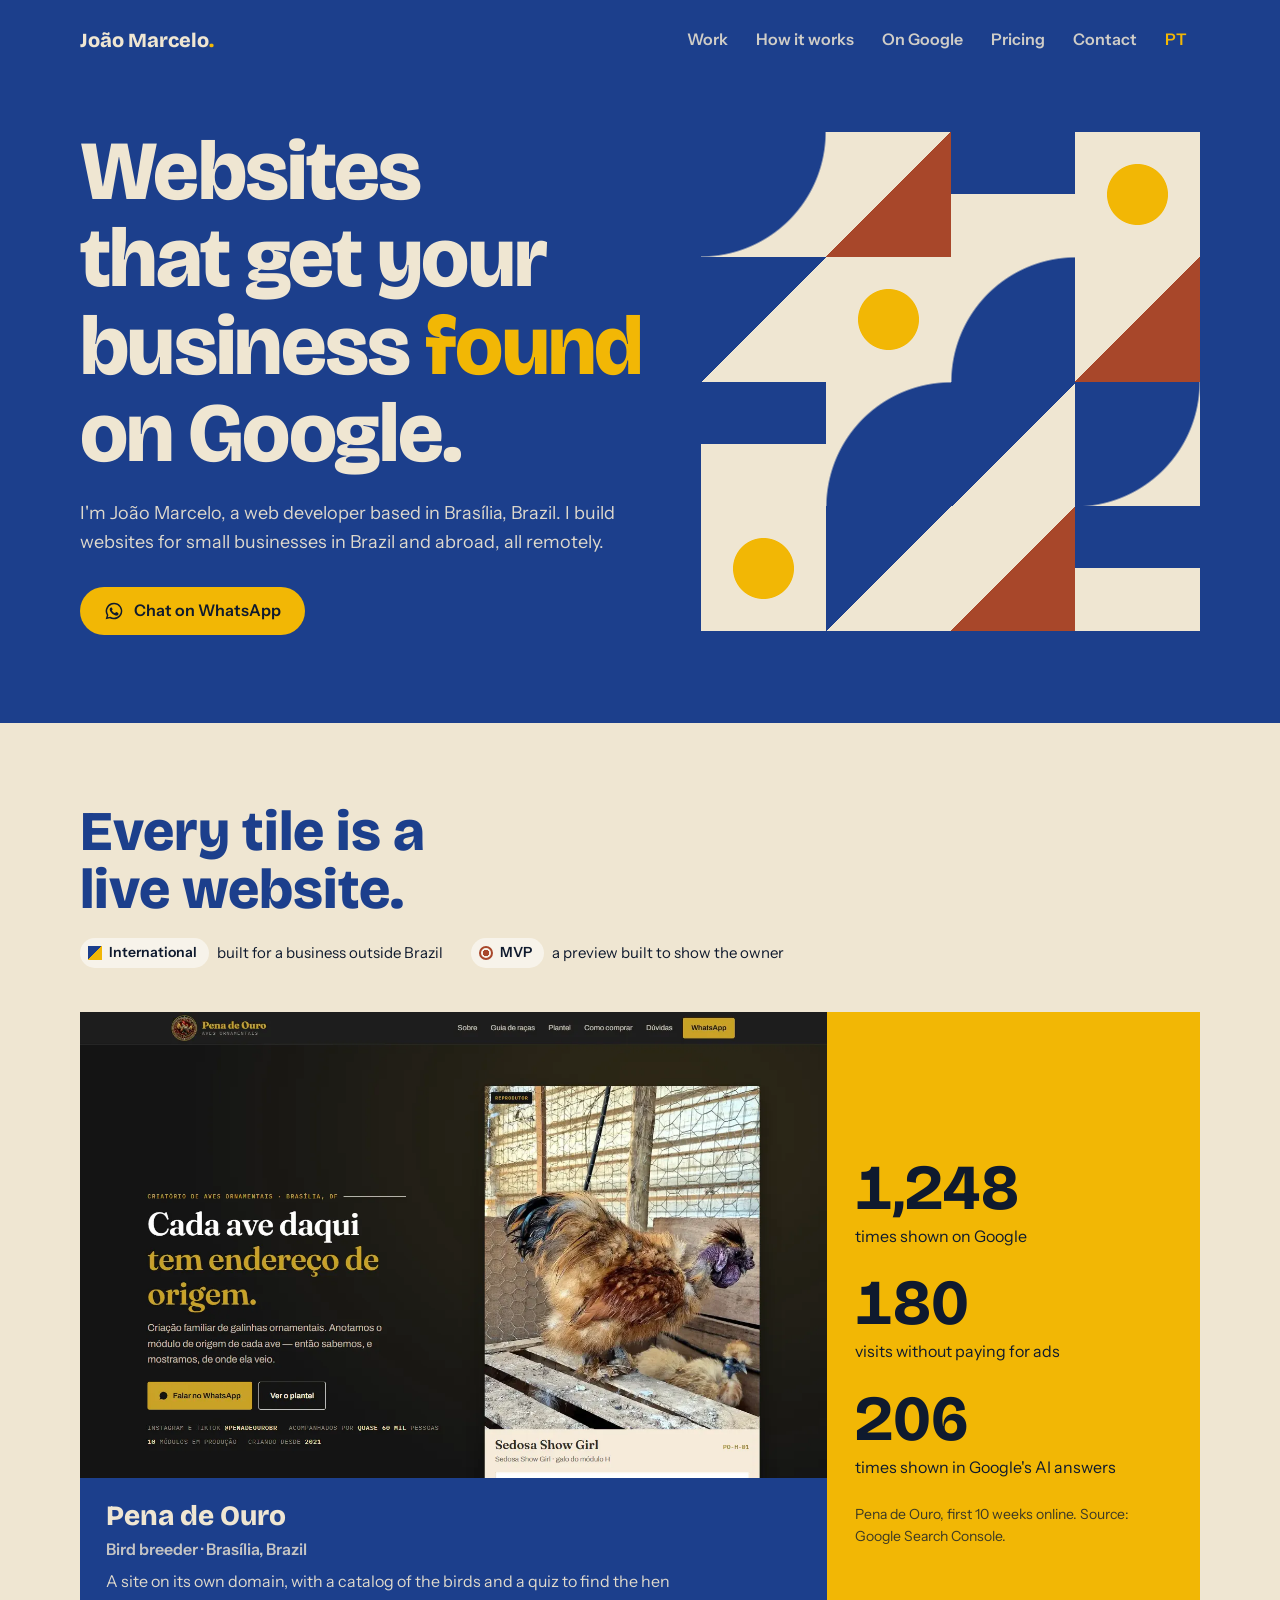
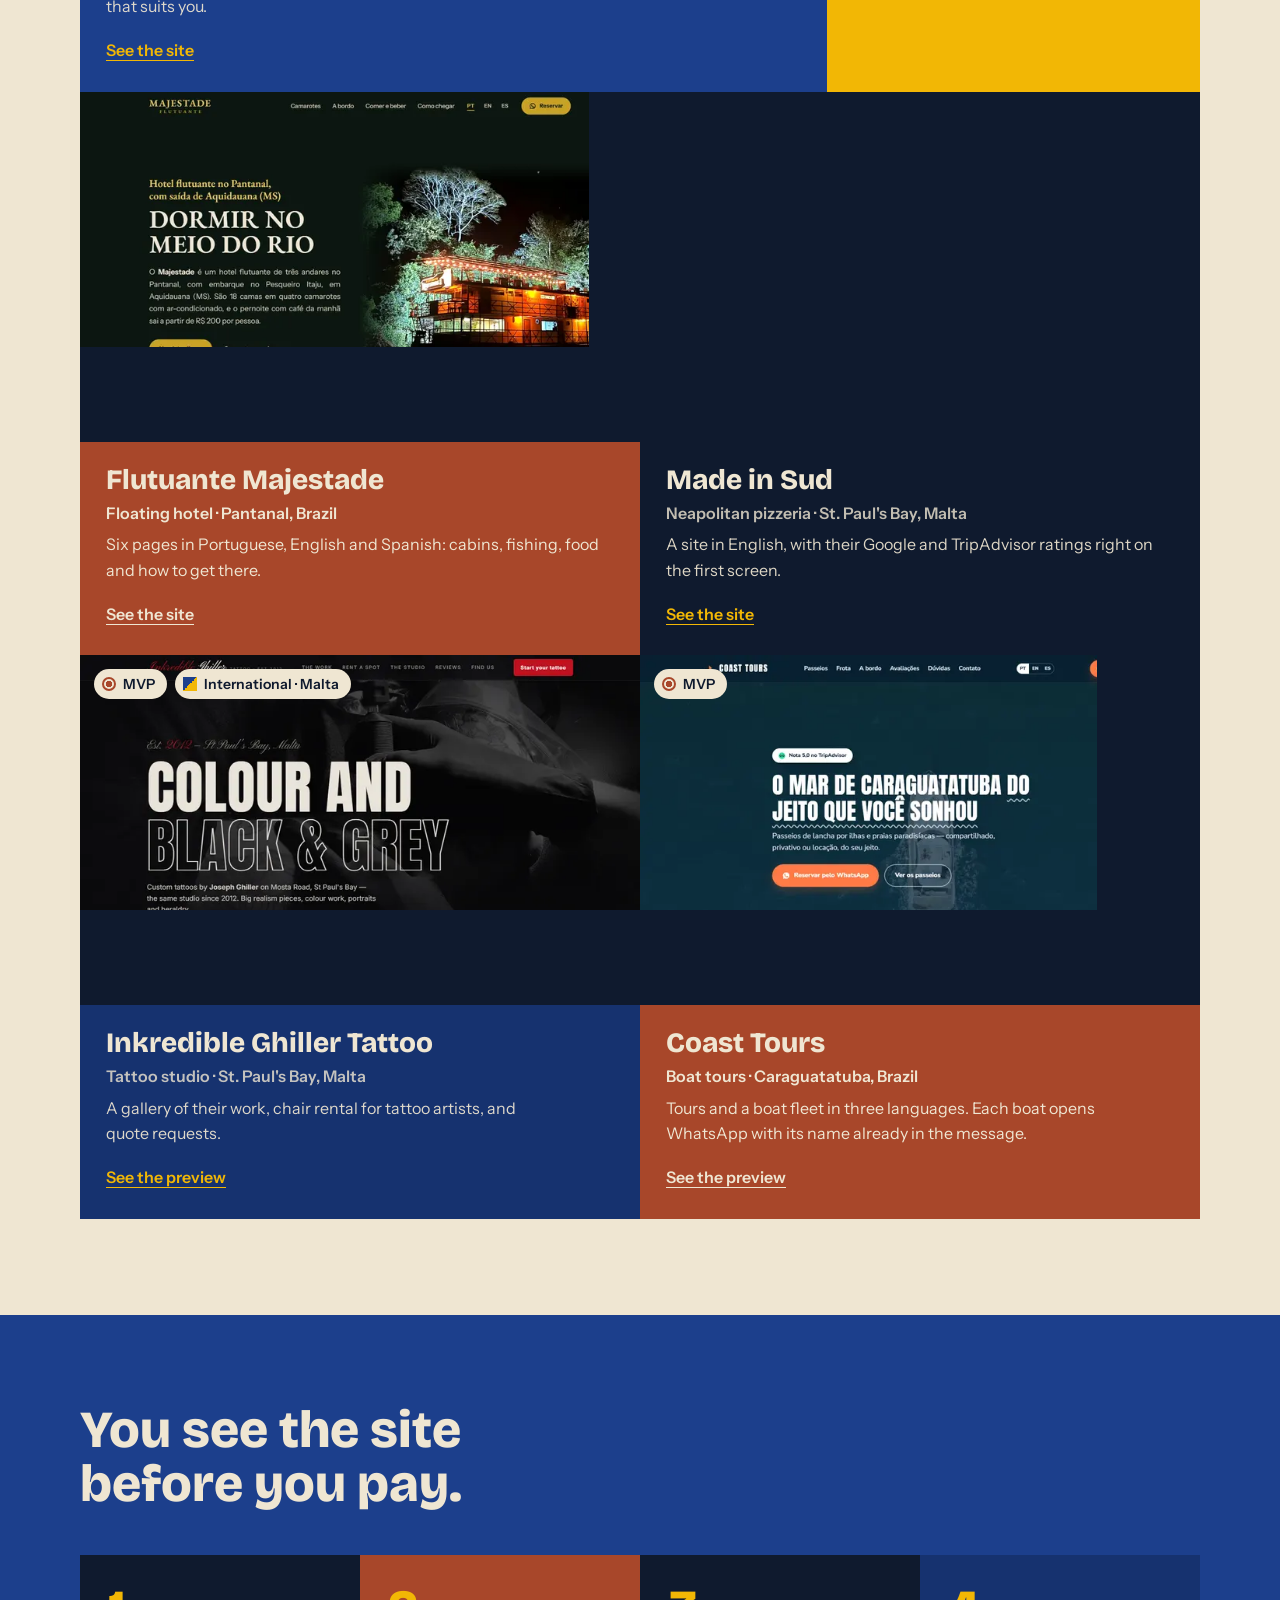
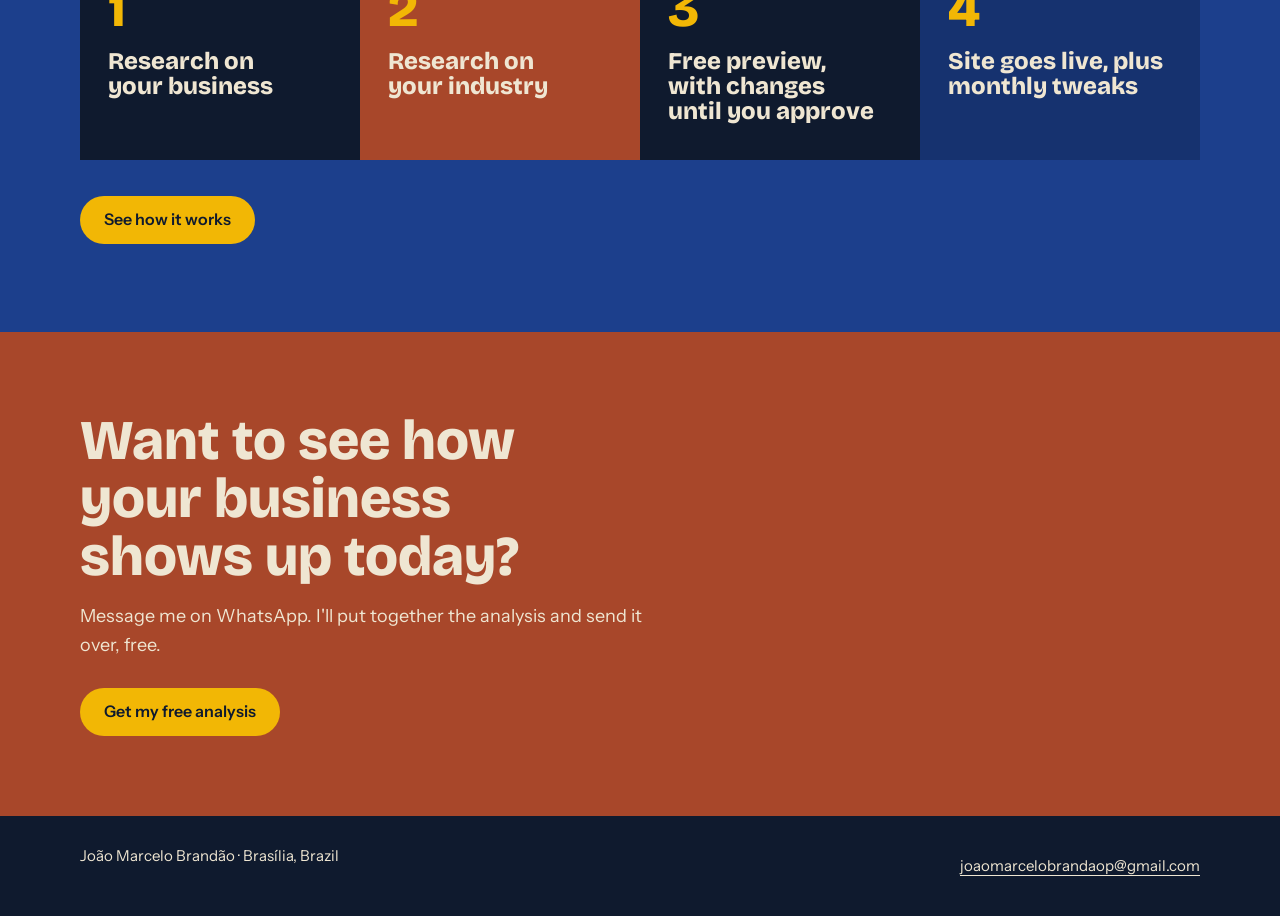
==== commit bfbeb1c6: "Portfolio: Flutuante Majestade no endereco novo (Cloudflare Pages), nome novo e sete paginas Co-Auth" ====
--- a/en/index.html
+++ b/en/index.html
@@ -10,11 +10,43 @@
 <meta property="og:description" content="João Marcelo, web developer based in Brasília, Brazil. Websites for small businesses in Brazil and abroad, built to get found on Google.">
 <meta property="og:type" content="website">
 <meta property="og:locale" content="en_US">
+<meta property="og:url" content="https://sitesjm.vercel.app/en/index.html">
+<meta property="og:image" content="https://sitesjm.vercel.app/img/og-sitesjm.png">
 <meta name="theme-color" content="#1C3F8C">
+<link rel="canonical" href="https://sitesjm.vercel.app/en/index.html">
 <link rel="alternate" hreflang="pt-BR" href="../index.html">
 <link rel="alternate" hreflang="en" href="index.html">
 <link rel="alternate" hreflang="x-default" href="../index.html">
 <link rel="preload" href="../fontes/bricolage-grotesque.woff2" as="font" type="font/woff2" crossorigin>
+<script type="application/ld+json">
+{
+ "@context": "https://schema.org",
+ "@type": "ProfessionalService",
+ "name": "João Marcelo · Websites for small businesses",
+ "url": "https://sitesjm.vercel.app/en/index.html",
+ "founder": {
+  "@type": "Person",
+  "name": "João Marcelo Brandão"
+ },
+ "description": "Websites for small businesses, built to show up on Google and in AI answers. Fully remote.",
+ "telephone": "+55 61 99998-6693",
+ "email": "joaomarcelobrandaop@gmail.com",
+ "address": {
+  "@type": "PostalAddress",
+  "addressLocality": "Brasília",
+  "addressRegion": "DF",
+  "addressCountry": "BR"
+ },
+ "areaServed": {
+  "@type": "Country",
+  "name": "Brasil"
+ },
+ "knowsLanguage": [
+  "pt-BR",
+  "en"
+ ]
+}
+</script>
 <link rel="stylesheet" href="../estilo.css">
 </head>
 <body>
@@ -67,10 +99,10 @@
         <small>Pena de Ouro, first 10 weeks online. Source: Google Search Console.</small>
       </div>
 
-      <a class="proj cor-terra" href="https://majestade-flutuante.vercel.app" target="_blank" rel="noopener">
+      <a class="proj cor-terra" href="https://flutuante-majestade.pages.dev" target="_blank" rel="noopener">
         <div class="foto"><img src="../img/majestade-1440.webp" srcset="../img/majestade-720.webp 720w, ../img/majestade-1440.webp 1440w" sizes="(max-width:860px) 100vw, 570px" width="1440" height="900" loading="lazy" alt="First screen of the Majestade website, a floating hotel lit up at night on the river"></div>
         <div class="info">
-          <h3>Majestade Flutuante</h3>
+          <h3>Flutuante Majestade</h3>
           <span class="onde">Floating hotel · Pantanal, Brazil</span>
           <p>Six pages in Portuguese, English and Spanish: cabins, fishing, food and how to get there.</p>
           <span class="ver">See the site<span class="sr"> (opens in a new tab)</span></span>
--- a/estilo.css
+++ b/estilo.css
@@ -226,3 +226,45 @@
   .barras li{grid-template-columns:1fr auto;grid-template-areas:"rot num" "barra barra" "obs obs"}
   .real-n{grid-template-columns:1fr}
 }
+
+/* ---------- rodapé com mapa do site ---------- */
+.rodape-g{display:grid!important;grid-template-columns:1fr 1.2fr;gap:28px 48px;padding-block:24px}
+.rodape-g p{margin-bottom:10px;max-width:42ch}
+.r-nome{font-family:"Bricolage Grotesque";font-weight:800;font-size:20px}
+.rodape-g nav{display:grid;grid-template-columns:1fr 1fr;gap:0 24px;align-content:start}
+.rodape-g nav a,.rodape-g p a{min-height:44px;display:inline-flex;align-items:center}
+.rodape-g p a{min-height:32px}
+@media (max-width:640px){ .rodape-g,.rodape-g nav{grid-template-columns:1fr} }
+
+/* ---------- fontes, links claros ---------- */
+.sub-claro{font-size:clamp(22px,2.6vw,28px);margin-top:44px}
+.fontes{list-style:none;margin-top:16px;display:grid;gap:2px;max-width:900px;font-size:15px}
+.fontes li{padding:12px 16px;background:var(--azul-esc)}
+.fontes a,.todos .lista a,.link-claro{color:var(--papel);text-underline-offset:4px}
+.todos .lista a strong{color:var(--ipe)}
+.link-claro{display:inline-flex;align-items:center;min-height:44px;font-weight:600}
+.etapa p a{color:inherit;text-underline-offset:4px}
+
+/* ---------- perguntas frequentes ---------- */
+.faq{background:var(--papel);color:var(--noite);padding:56px 0 80px}
+.faq .wrap{display:grid;gap:2px;max-width:860px}
+.faq details{background:var(--azul);color:var(--papel)}
+.faq details:nth-child(4n+2){background:var(--azul-esc)}
+.faq details:nth-child(4n+3){background:var(--terra)}
+.faq details:nth-child(4n+4){background:var(--noite)}
+.faq summary{cursor:pointer;list-style:none;display:flex;justify-content:space-between;gap:16px;align-items:center;min-height:56px;padding:14px 20px;font-family:"Bricolage Grotesque";font-weight:800;font-size:20px;line-height:1.25}
+.faq summary::-webkit-details-marker{display:none}
+.faq summary::after{content:"+";flex:none;font-size:28px;line-height:1;color:var(--ipe)}
+.faq details[open] summary::after{content:"–"}
+.faq details p{padding:0 20px 20px;max-width:62ch;font-size:17px}
+.faq details:nth-child(4n+3) summary::after{color:var(--papel)}
+
+/* ---------- para quem (home) ---------- */
+.paraquem{background:var(--noite);padding:80px 0}
+.paraquem h2{font-size:clamp(30px,4.2vw,50px);max-width:20ch}
+.paraquem .cards{display:grid;grid-template-columns:repeat(3,1fr);margin-top:36px}
+.paraquem .card{display:flex;flex-direction:column;gap:10px;padding:28px 26px;text-decoration:none;color:var(--papel)}
+.paraquem .card:nth-child(1){background:var(--azul)} .paraquem .card:nth-child(2){background:var(--terra)} .paraquem .card:nth-child(3){background:var(--azul-esc)}
+.paraquem .card h3{font-size:26px}
+.paraquem .card .ver{margin-top:auto;padding-top:8px;font-weight:600;text-decoration:underline;text-underline-offset:4px}
+@media (max-width:860px){ .paraquem .cards{grid-template-columns:1fr} }
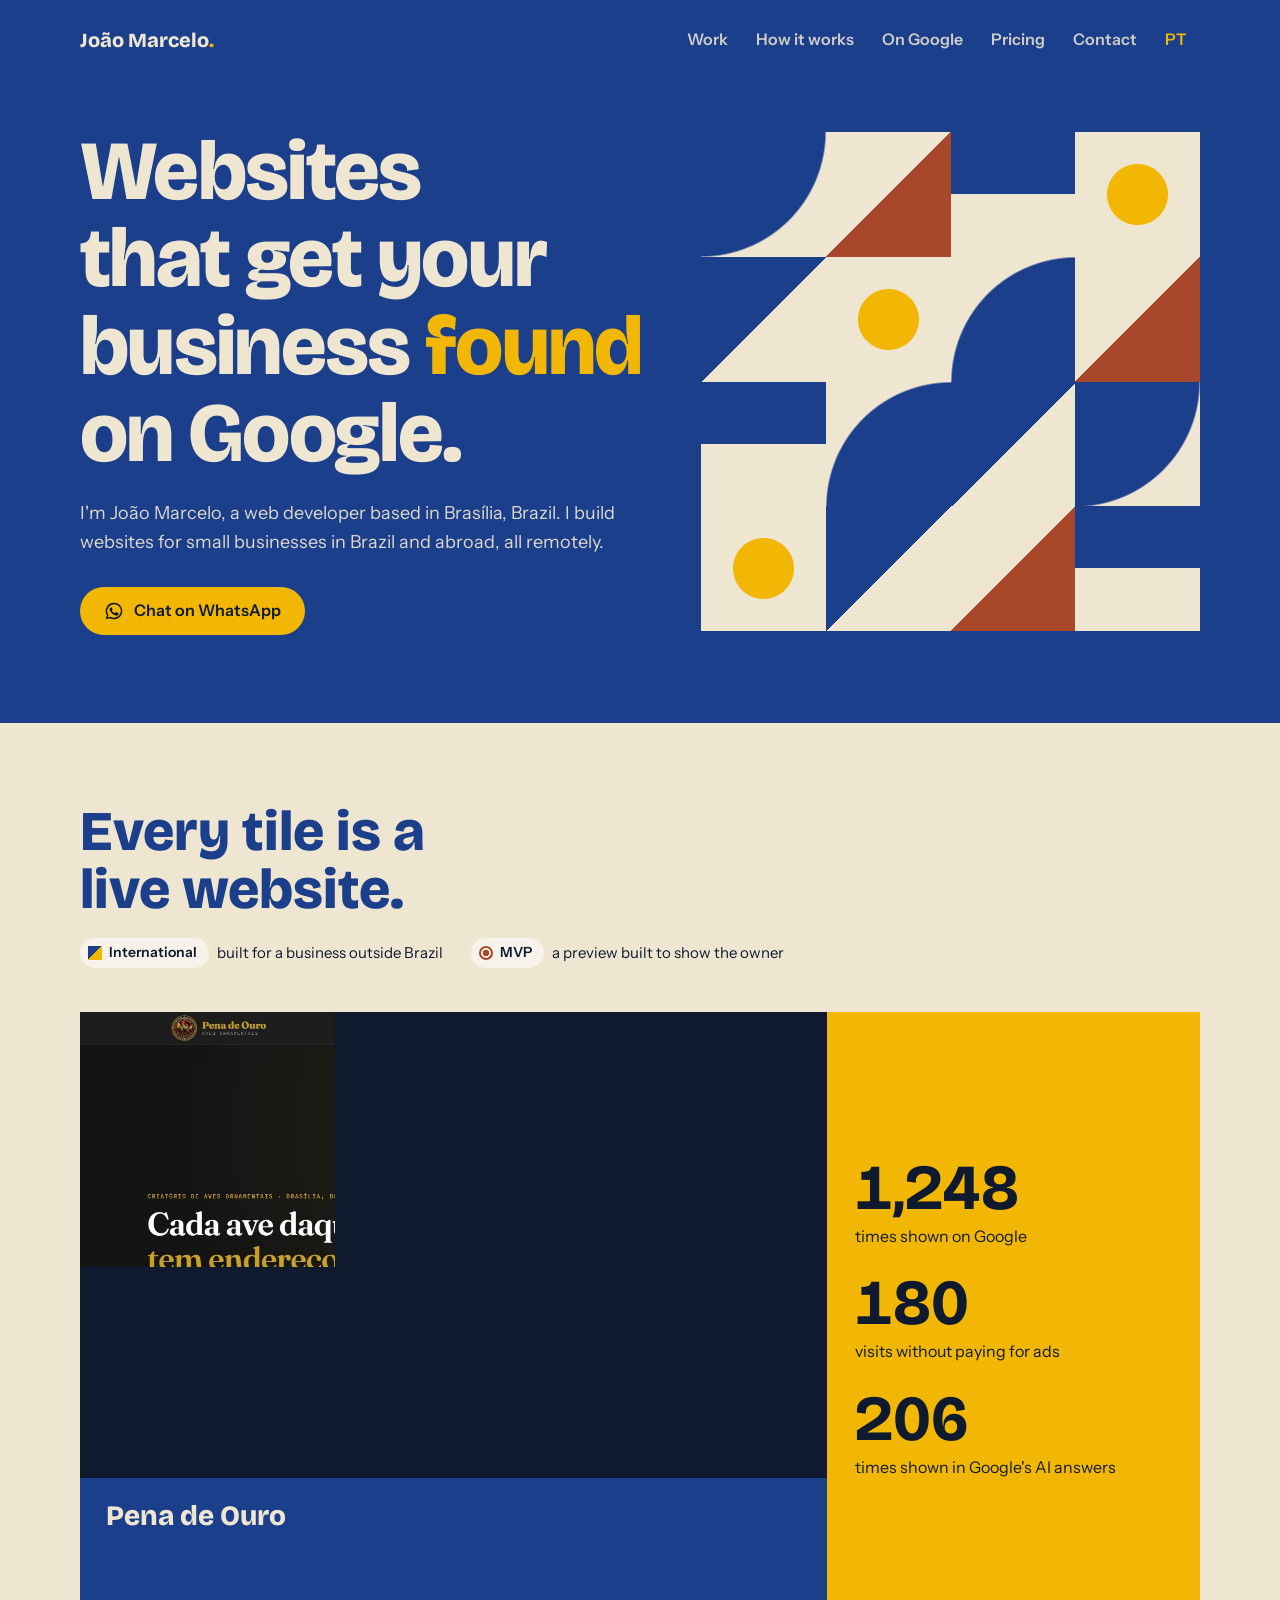
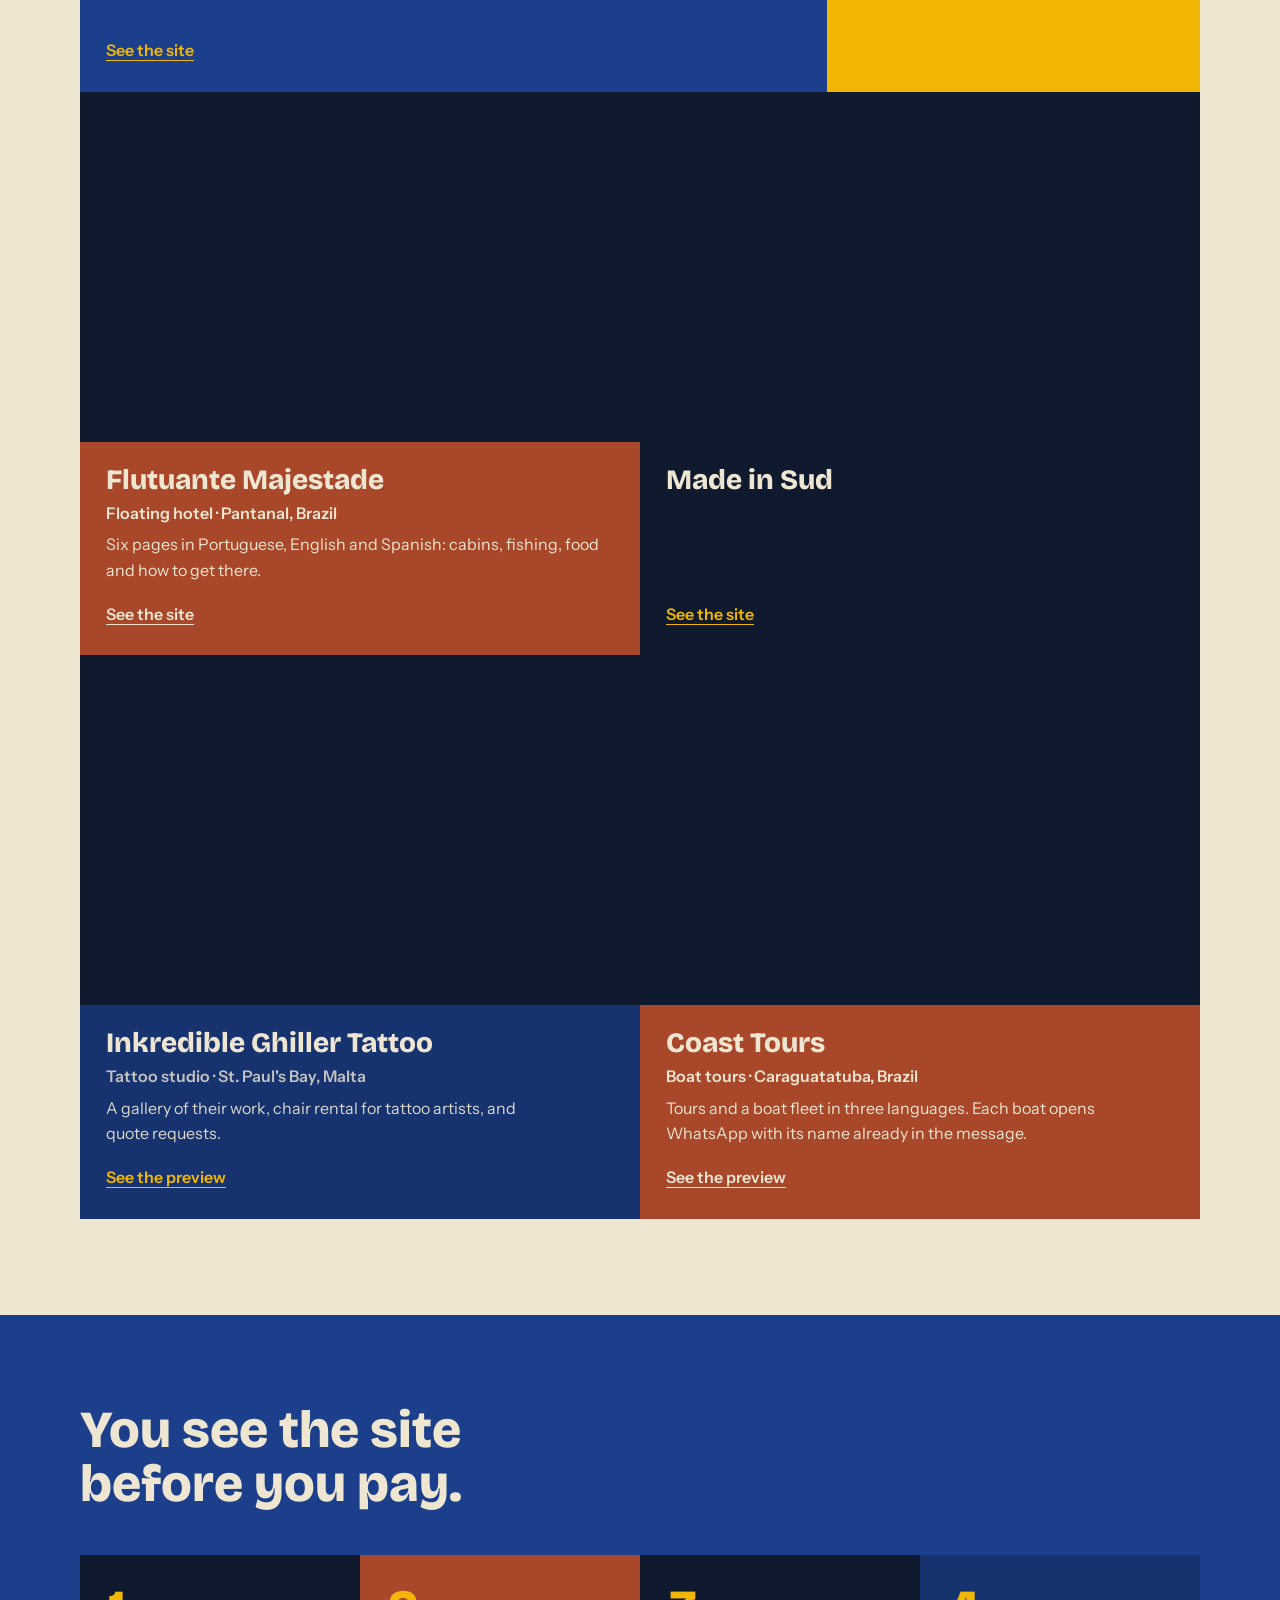
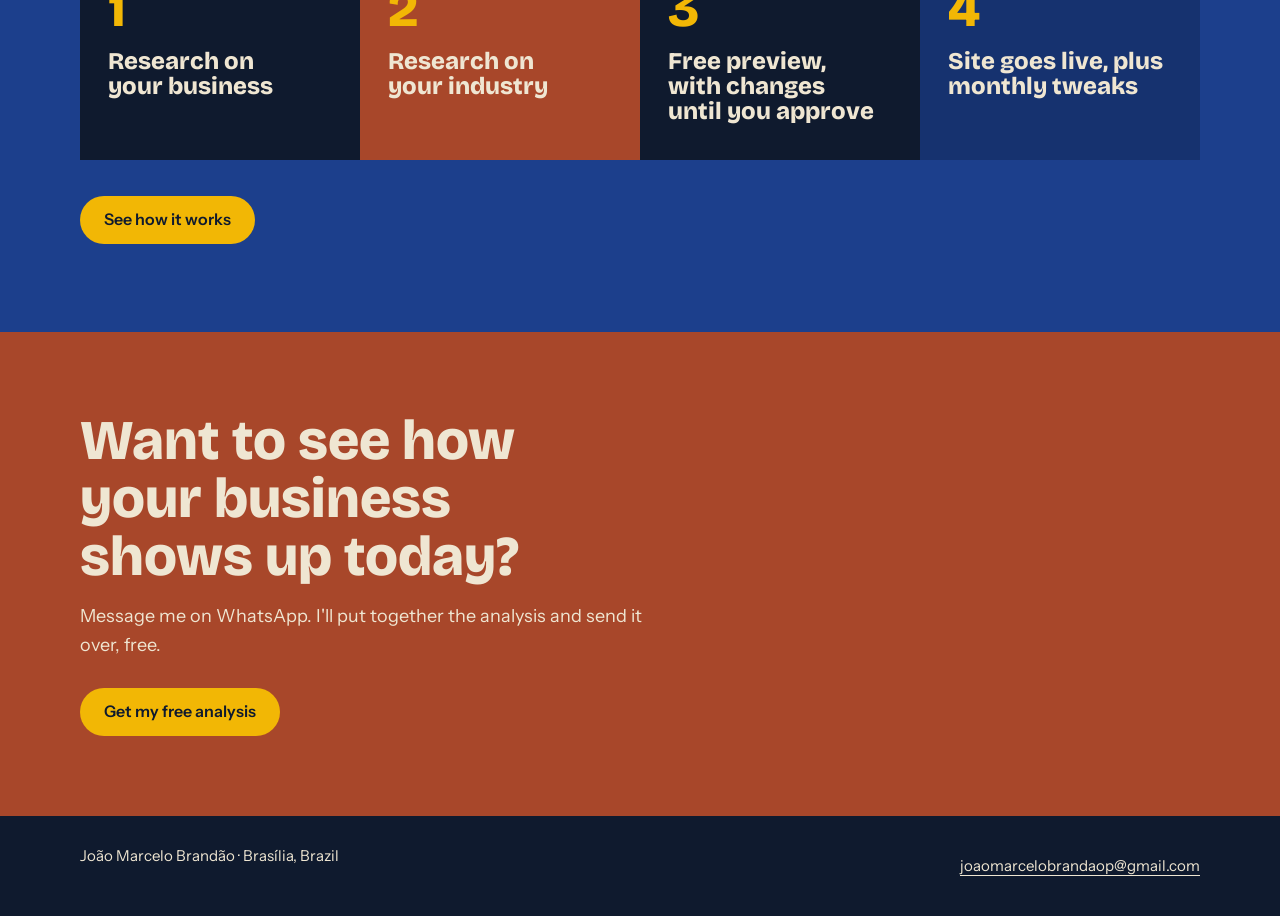
==== commit 51988092: "Portfolio: Flutuante Majestade no dominio definitivo Co-Authored-By: Claude Opus 5.5 <noreply@anthro" ====
--- a/en/index.html
+++ b/en/index.html
@@ -99,7 +99,7 @@
         <small>Pena de Ouro, first 10 weeks online. Source: Google Search Console.</small>
       </div>
 
-      <a class="proj cor-terra" href="https://flutuante-majestade.pages.dev" target="_blank" rel="noopener">
+      <a class="proj cor-terra" href="https://flutuantemajestade.com.br/" target="_blank" rel="noopener">
         <div class="foto"><img src="../img/majestade-1440.webp" srcset="../img/majestade-720.webp 720w, ../img/majestade-1440.webp 1440w" sizes="(max-width:860px) 100vw, 570px" width="1440" height="900" loading="lazy" alt="First screen of the Majestade website, a floating hotel lit up at night on the river"></div>
         <div class="info">
           <h3>Flutuante Majestade</h3>
